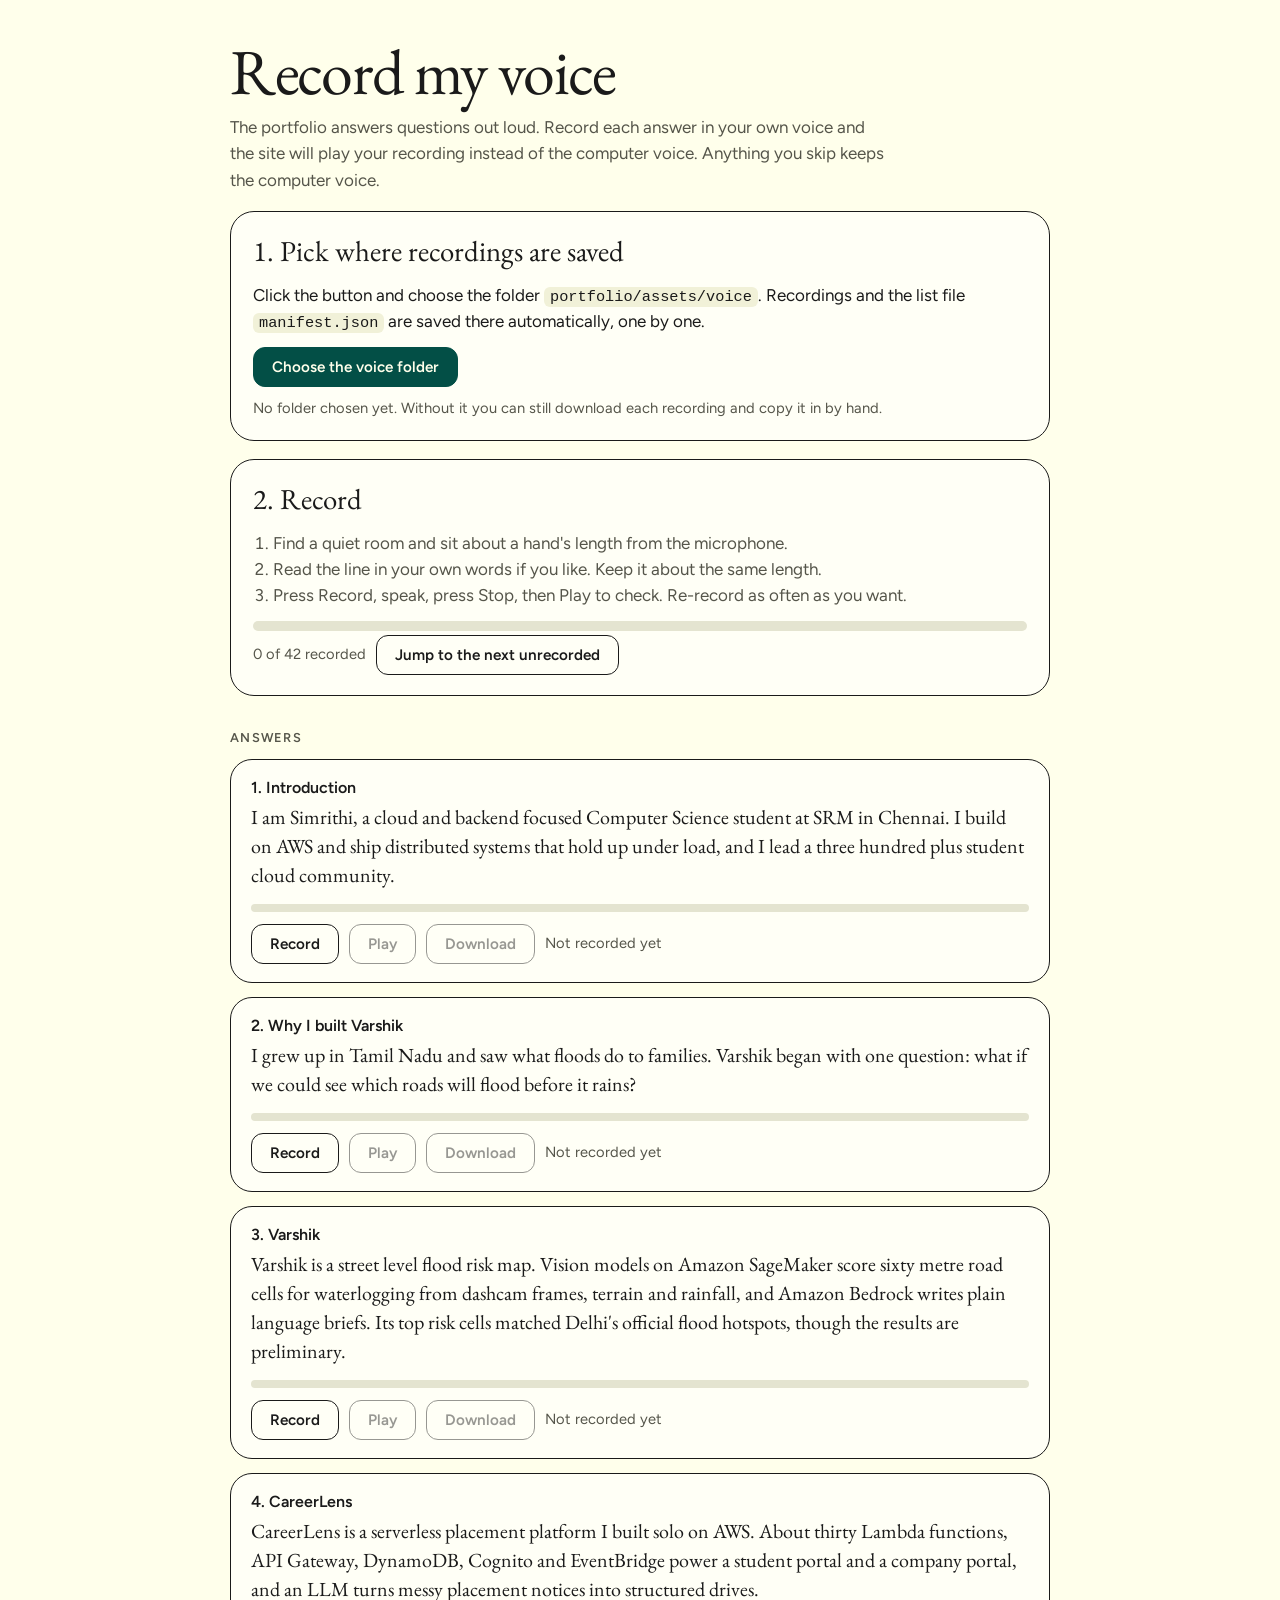
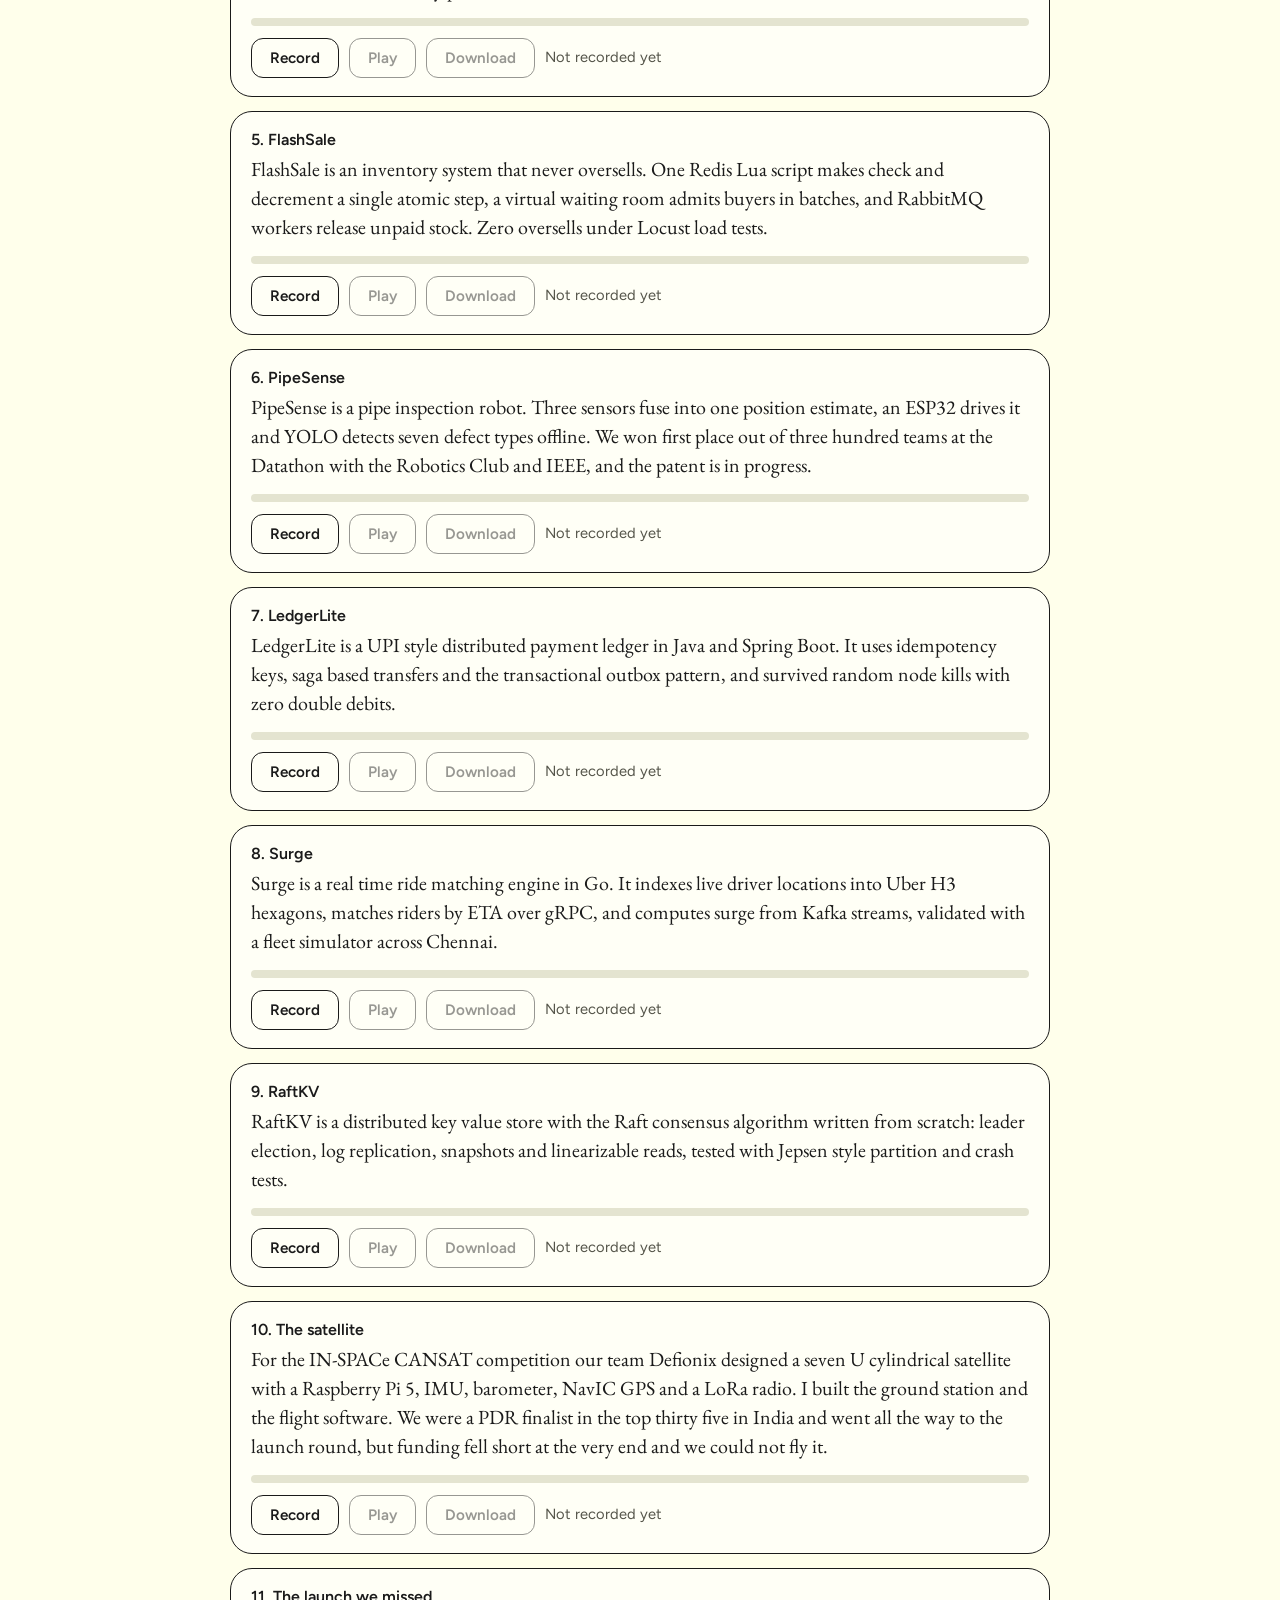
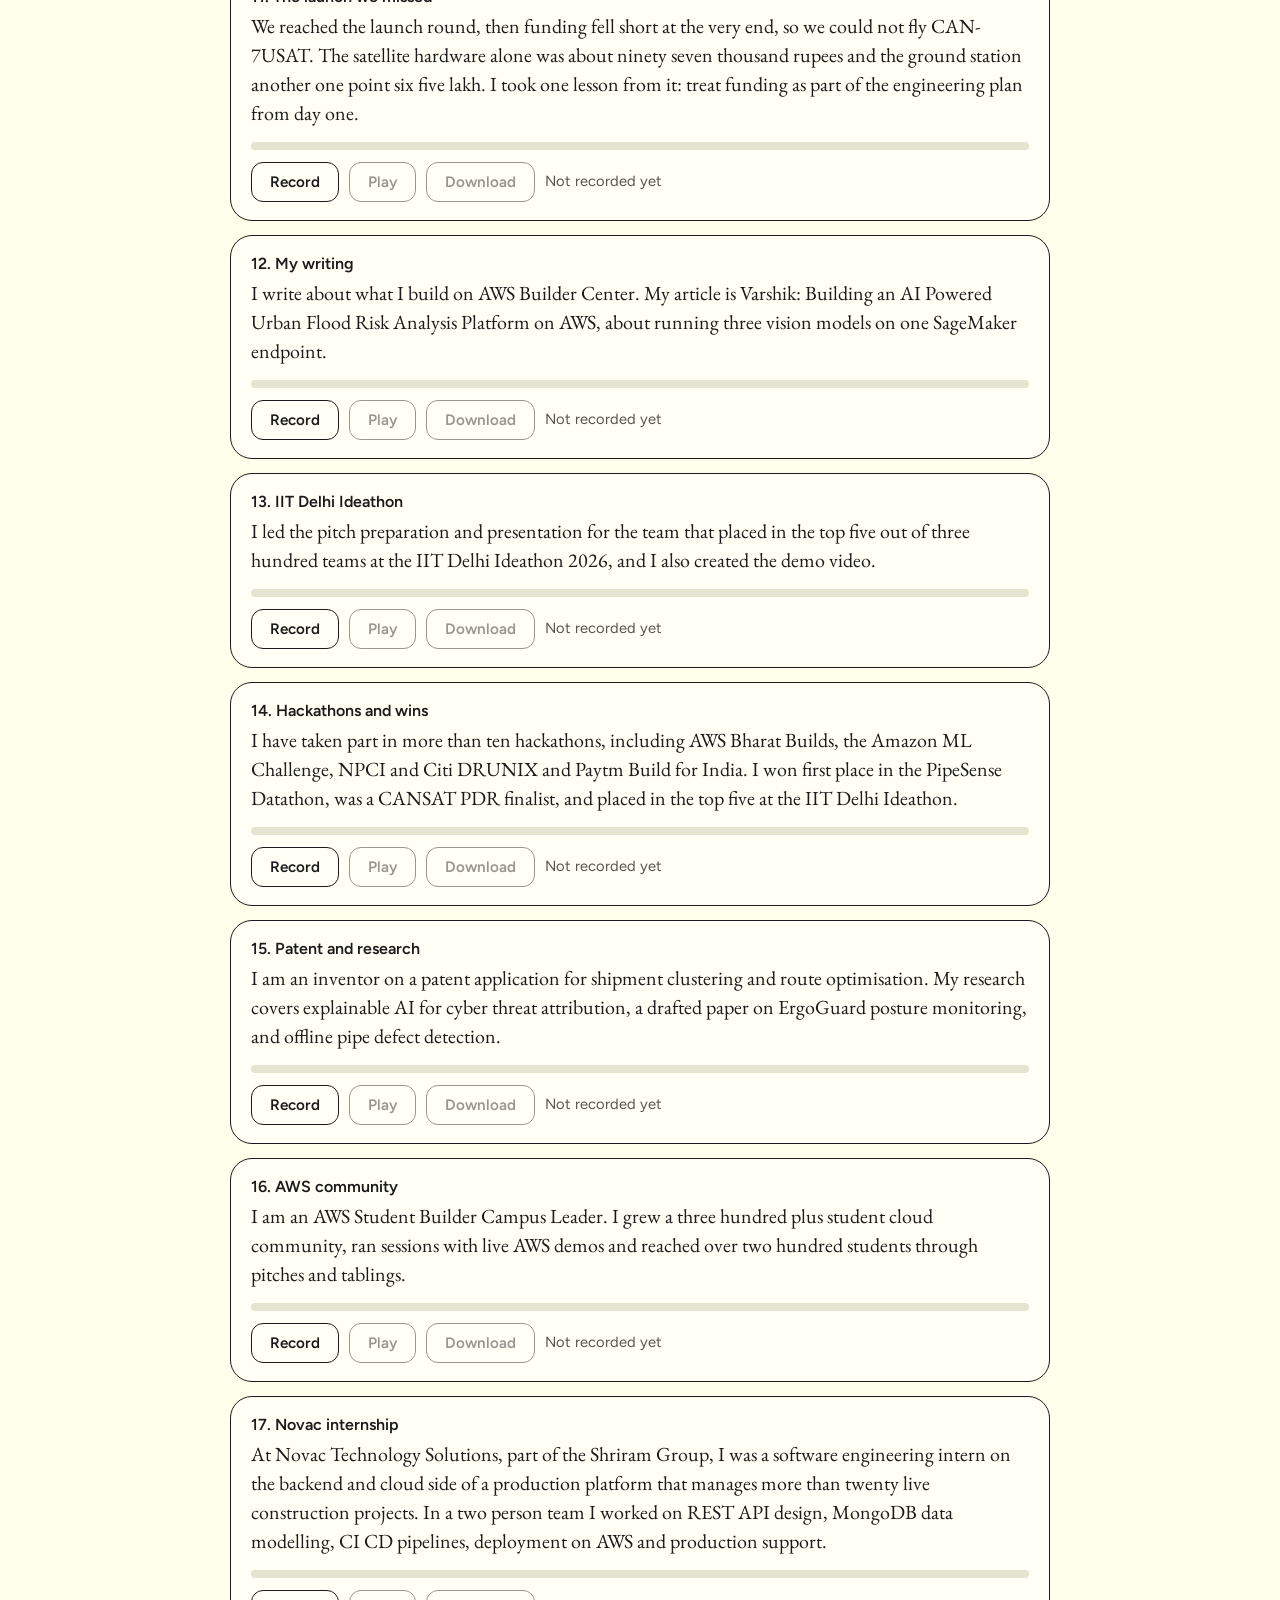
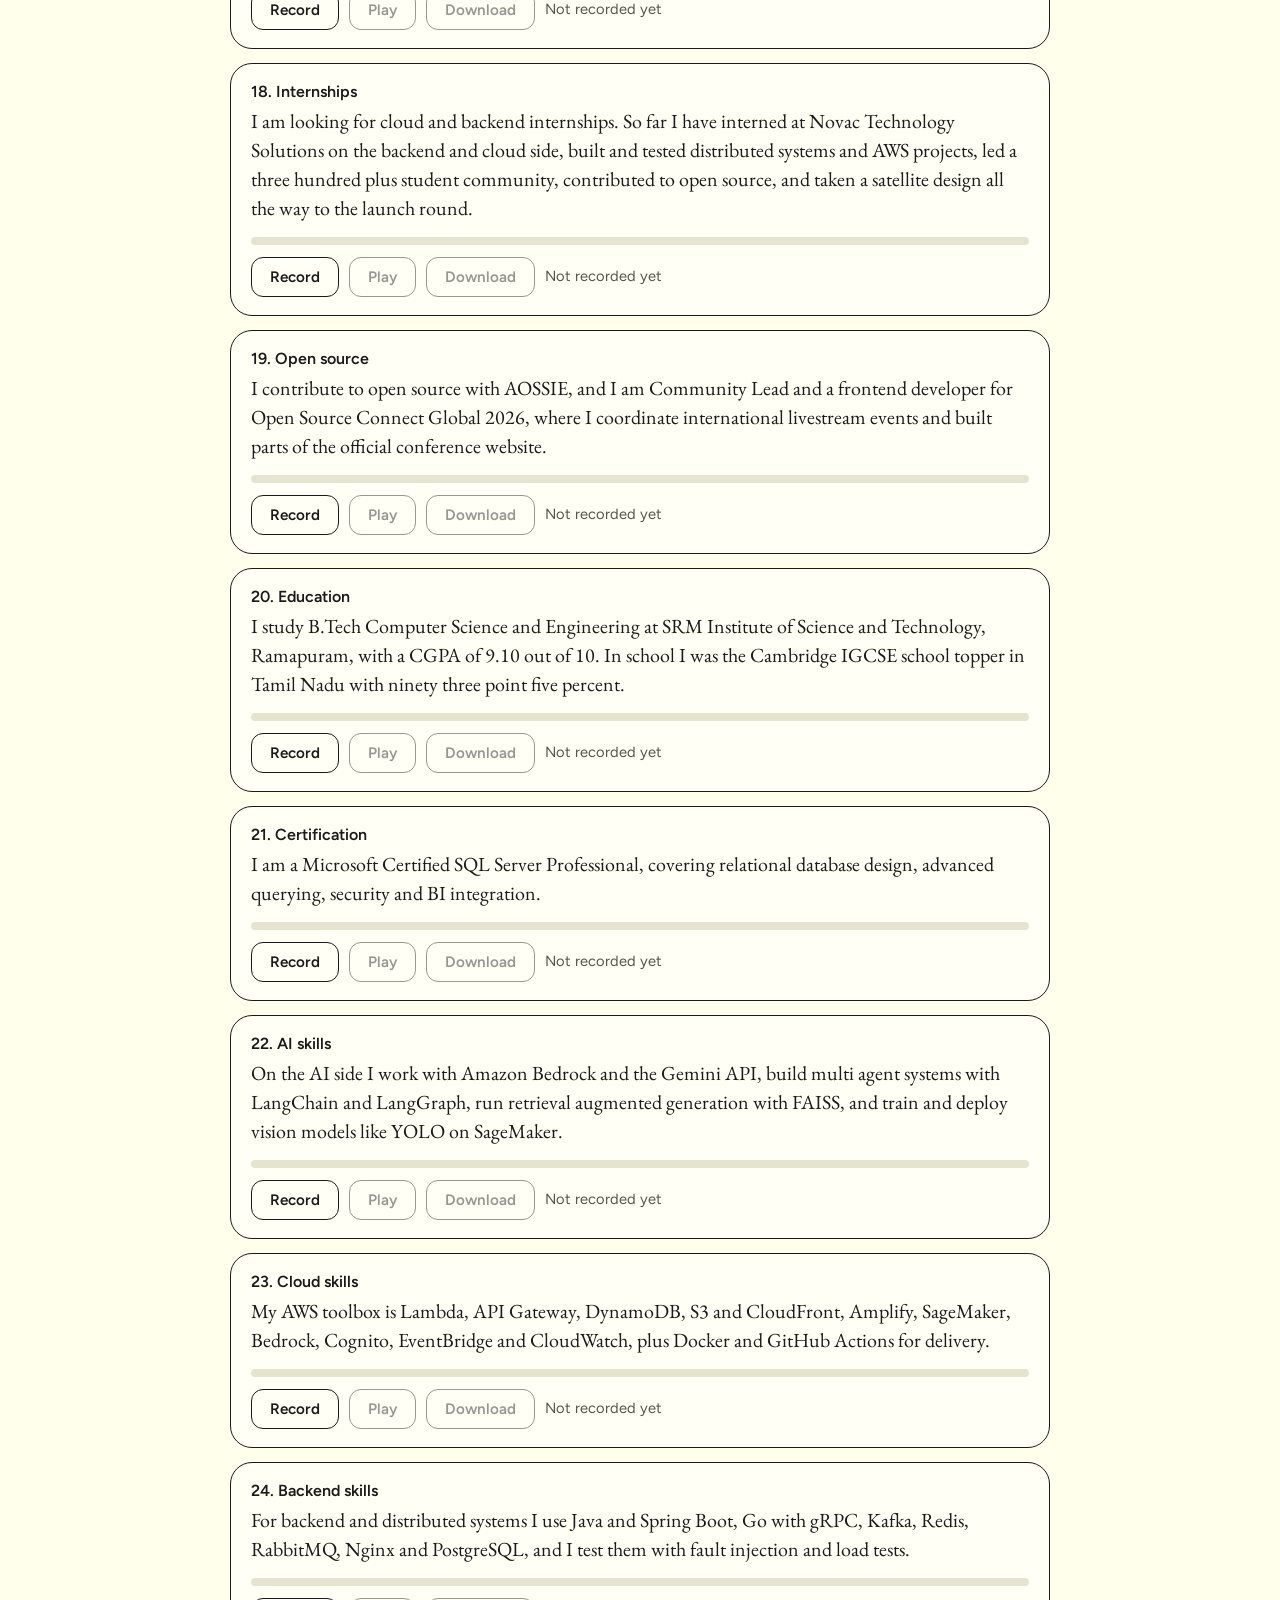
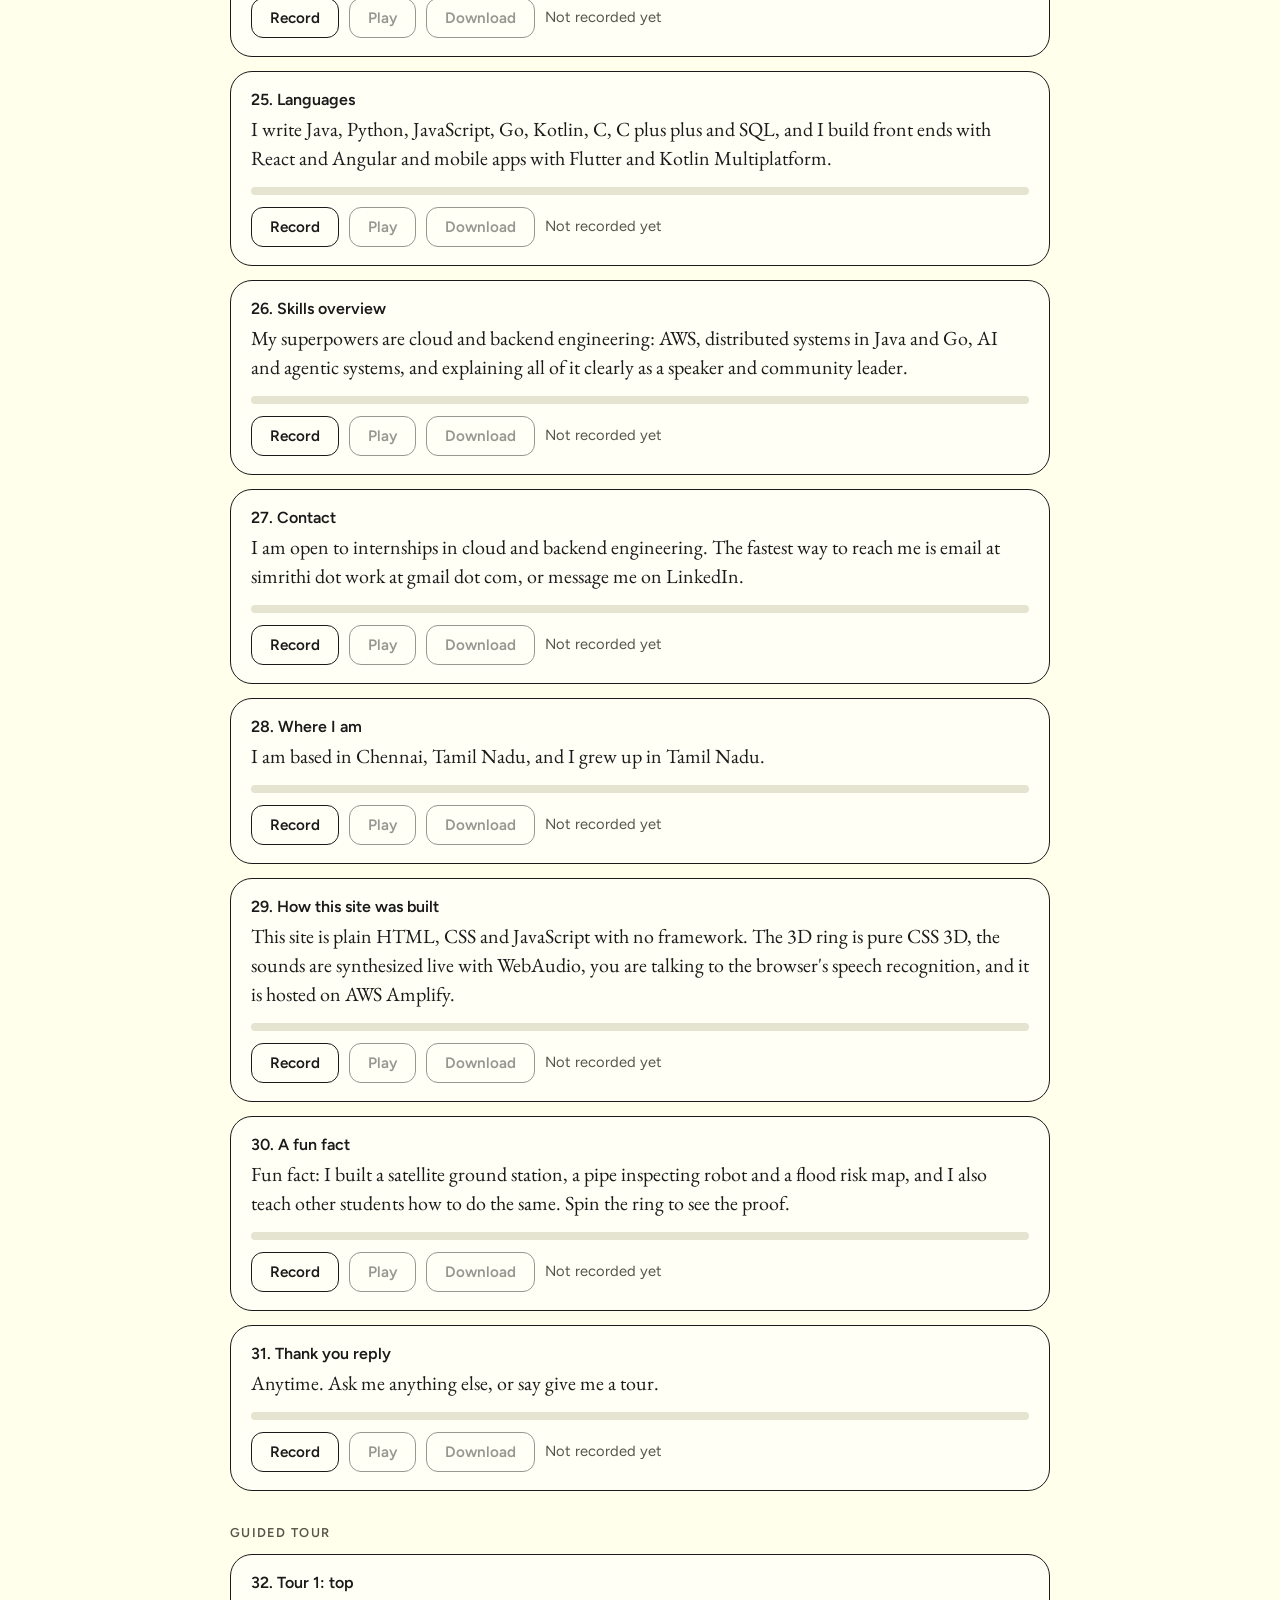
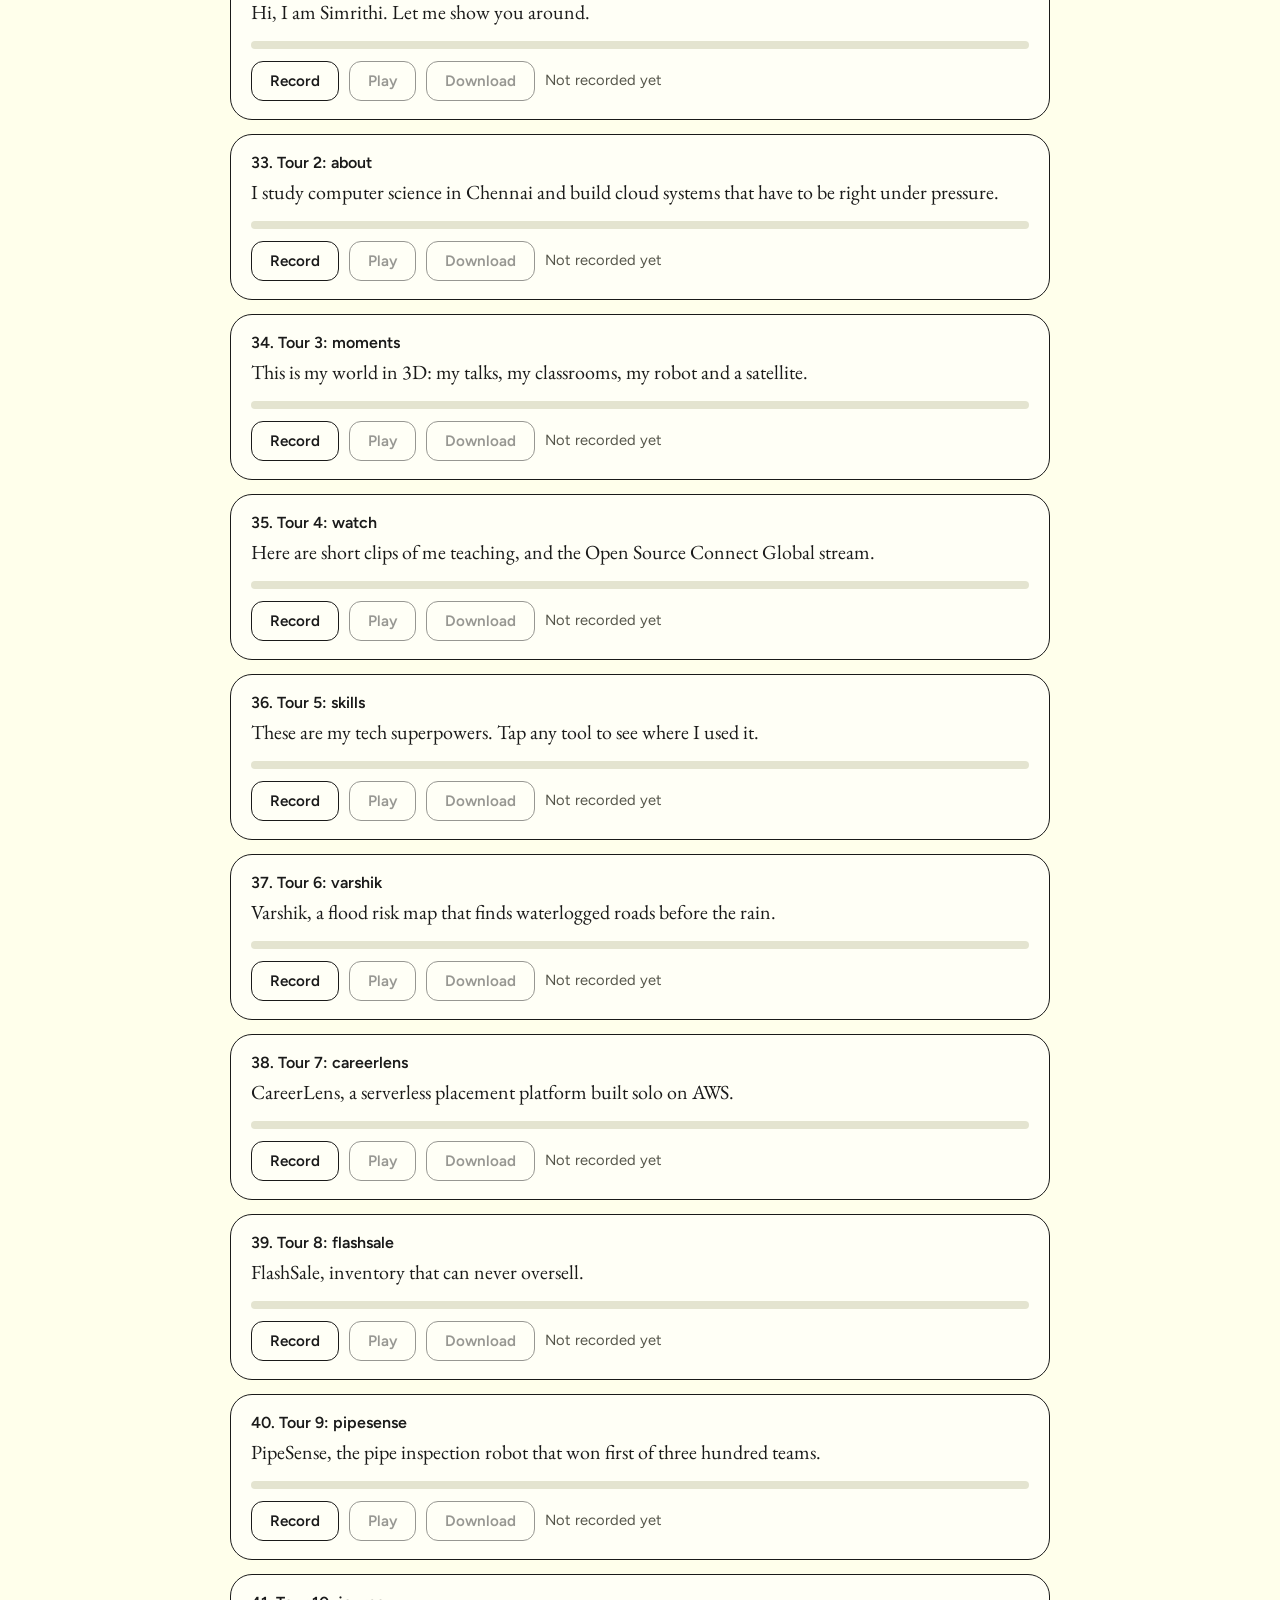
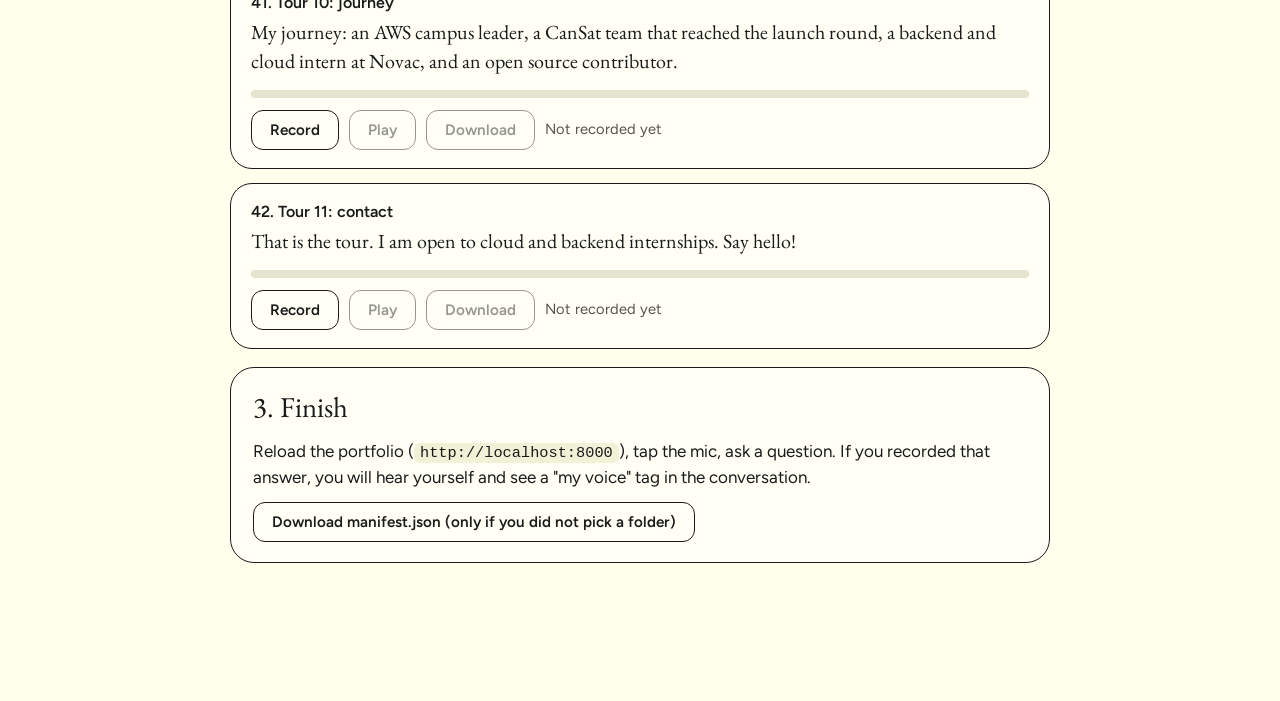
==== record-voice.html @ 5b35127c "Own-voice recordings (recorder page, playback with TTS fallback), final polish: meta, noscript, unus" ====
<!doctype html>
<html lang="en">
<head>
<meta charset="utf-8">
<meta name="viewport" content="width=device-width, initial-scale=1">
<meta name="robots" content="noindex">
<title>Record my voice | Simrithi S</title>
<style>
@font-face { font-family: "Figtree"; src: url("assets/fonts/figtree.woff2") format("woff2"); font-weight: 300 900; font-display: swap; }
@font-face { font-family: "EB Garamond"; src: url("assets/fonts/garamond.woff2") format("woff2"); font-weight: 400 800; font-display: swap; }
:root { --bg: #ffffeb; --ink: #1a1a1a; --green: #034f46; --lilac: #f0d7ff; --muted: #55554a; }
* { box-sizing: border-box; }
body { margin: 0; background: var(--bg); color: var(--ink); font: 17px/1.55 "Figtree", system-ui, sans-serif; }
main { max-width: 860px; margin: 0 auto; padding: 40px 20px 120px; }
h1 { font: 400 clamp(2.4rem, 7vw, 4rem)/1 "EB Garamond", Georgia, serif; margin: 0 0 10px; letter-spacing: -.02em; }
h2 { font: 400 1.8rem "EB Garamond", Georgia, serif; margin: 40px 0 12px; }
p { margin: 0 0 12px; }
.lede { color: var(--muted); max-width: 60ch; }
.panel { background: #fffff6; border: 1.5px solid var(--ink); border-radius: 24px; padding: 20px 22px; margin: 18px 0; }
ol.tips { margin: 0; padding-left: 20px; color: var(--muted); }
button { font: 600 .95rem "Figtree", sans-serif; padding: 10px 18px; border-radius: 12px; border: 1.5px solid var(--ink); background: transparent; color: var(--ink); cursor: pointer; transition: background .2s; }
button:hover:not(:disabled) { background: var(--lilac); }
button:disabled { opacity: .45; cursor: not-allowed; }
button.primary { background: var(--green); color: #ffffeb; border-color: var(--green); }
button.primary:hover:not(:disabled) { background: #046b5f; }
button.rec { background: #d6336c; color: #fff; border-color: #d6336c; }
.bar { display: flex; flex-wrap: wrap; gap: 10px; align-items: center; }
.status { font-size: .92rem; color: var(--muted); }
.progress { height: 10px; border-radius: 6px; background: #e4e4d0; overflow: hidden; margin: 12px 0 4px; }
.progress i { display: block; height: 100%; width: 0; background: var(--green); transition: width .4s; }
.card { background: #fffff6; border: 1.5px solid var(--ink); border-radius: 22px; padding: 18px 20px; margin: 14px 0; transition: border-color .2s, box-shadow .2s; }
.card.active { border-color: var(--green); box-shadow: 0 0 0 4px rgba(3, 79, 70, .15); }
.card.done { border-left: 8px solid var(--green); }
.card h3 { margin: 0 0 6px; font: 600 1rem "Figtree", sans-serif; display: flex; gap: 10px; align-items: center; }
.card h3 .tick { color: var(--green); font-weight: 700; }
.script { font: 400 1.25rem/1.45 "EB Garamond", Georgia, serif; margin: 0 0 14px; }
.meter { height: 8px; border-radius: 5px; background: #e4e4d0; overflow: hidden; margin: 0 0 12px; }
.meter i { display: block; height: 100%; width: 0; background: #d6336c; transition: width .06s linear; }
.group-title { font: 600 .8rem "Figtree", sans-serif; text-transform: uppercase; letter-spacing: .1em; color: var(--muted); margin: 34px 0 0; }
code { font: 500 .9em ui-monospace, Consolas, monospace; background: #f1f1d8; padding: 1px 6px; border-radius: 6px; }
.warn { color: #9a3412; }
</style>
</head>
<body>
<main>
  <h1>Record my voice</h1>
  <p class="lede">The portfolio answers questions out loud. Record each answer in your own voice and the site will play your recording instead of the computer voice. Anything you skip keeps the computer voice.</p>

  <section class="panel" aria-labelledby="s1">
    <h2 id="s1" style="margin-top:0">1. Pick where recordings are saved</h2>
    <p>Click the button and choose the folder <code>portfolio/assets/voice</code>. Recordings and the list file <code>manifest.json</code> are saved there automatically, one by one.</p>
    <div class="bar">
      <button class="primary" id="pick" type="button">Choose the voice folder</button>
      <span class="status" id="folderStatus">No folder chosen yet. Without it you can still download each recording and copy it in by hand.</span>
    </div>
    <p class="status warn" id="support" hidden>This browser cannot save to a folder. Use Chrome or Edge, or download each recording.</p>
  </section>

  <section class="panel" aria-labelledby="s2">
    <h2 id="s2" style="margin-top:0">2. Record</h2>
    <ol class="tips">
      <li>Find a quiet room and sit about a hand's length from the microphone.</li>
      <li>Read the line in your own words if you like. Keep it about the same length.</li>
      <li>Press Record, speak, press Stop, then Play to check. Re-record as often as you want.</li>
    </ol>
    <div class="progress" aria-hidden="true"><i id="bar"></i></div>
    <div class="bar"><span class="status" id="count">0 of 0 recorded</span><button id="next" type="button">Jump to the next unrecorded</button></div>
  </section>

  <div id="list" aria-live="polite"></div>

  <section class="panel" aria-labelledby="s3">
    <h2 id="s3" style="margin-top:0">3. Finish</h2>
    <p>Reload the portfolio (<code>http://localhost:8000</code>), tap the mic, ask a question. If you recorded that answer, you will hear yourself and see a "my voice" tag in the conversation.</p>
    <div class="bar"><button id="dlManifest" type="button">Download manifest.json (only if you did not pick a folder)</button></div>
  </section>
</main>

<script>
(function () {
  'use strict';
  var listEl = document.getElementById('list'), countEl = document.getElementById('count'), barEl = document.getElementById('bar');
  var folderStatus = document.getElementById('folderStatus'), pickBtn = document.getElementById('pick');
  var dir = null, scripts = [], manifest = {}, blobs = {}, current = null, mediaRec = null, stream = null, chunks = [], meterRaf = 0, actx = null;
  var canPick = 'showDirectoryPicker' in window;
  if (!canPick) { document.getElementById('support').hidden = false; pickBtn.disabled = true; }

  function pickMime() {
    var opts = ['audio/webm;codecs=opus', 'audio/webm', 'audio/ogg;codecs=opus', 'audio/mp4'];
    for (var i = 0; i < opts.length; i++) if (window.MediaRecorder && MediaRecorder.isTypeSupported(opts[i])) return opts[i];
    return '';
  }
  function extFor(mime) { return /ogg/.test(mime) ? 'ogg' : /mp4/.test(mime) ? 'm4a' : 'webm'; }
  function recorded() { return scripts.filter(function (s) { return manifest[s.id]; }).length; }
  function refresh() {
    var n = recorded(); countEl.textContent = n + ' of ' + scripts.length + ' recorded';
    barEl.style.width = (scripts.length ? n / scripts.length * 100 : 0) + '%';
  }
  function el(tag, cls, text) { var n = document.createElement(tag); if (cls) n.className = cls; if (text != null) n.textContent = text; return n; }

  function build() {
    listEl.textContent = '';
    var lastGroup = '';
    scripts.forEach(function (s, idx) {
      if (s.group !== lastGroup) { listEl.appendChild(el('p', 'group-title', s.group)); lastGroup = s.group; }
      var card = el('article', 'card'); card.id = 'c-' + s.id;
      var h = el('h3'); h.appendChild(el('span', null, (idx + 1) + '. ' + s.label)); var tick = el('span', 'tick', ''); h.appendChild(tick); card.appendChild(h);
      card.appendChild(el('p', 'script', s.text));
      var meter = el('div', 'meter'); meter.appendChild(el('i')); card.appendChild(meter);
      var bar = el('div', 'bar');
      var rec = el('button', null, 'Record'); rec.type = 'button';
      var play = el('button', null, 'Play'); play.type = 'button'; play.disabled = true;
      var dl = el('button', null, 'Download'); dl.type = 'button'; dl.disabled = true;
      var st = el('span', 'status', manifest[s.id] ? 'Saved as ' + manifest[s.id] : 'Not recorded yet');
      bar.appendChild(rec); bar.appendChild(play); bar.appendChild(dl); bar.appendChild(st); card.appendChild(bar);
      listEl.appendChild(card);
      s.ui = { card: card, rec: rec, play: play, dl: dl, st: st, meter: meter.firstChild, tick: tick };
      if (manifest[s.id]) { card.classList.add('done'); tick.textContent = 'recorded'; play.disabled = false; }
      rec.addEventListener('click', function () { toggle(s); });
      play.addEventListener('click', function () { playIt(s); });
      dl.addEventListener('click', function () { download(s); });
    });
    refresh();
  }

  async function toggle(s) {
    if (current && current !== s) await stop();
    if (current === s) { await stop(); return; }
    try { stream = await navigator.mediaDevices.getUserMedia({ audio: { echoCancellation: false, noiseSuppression: true, channelCount: 1 } }); }
    catch (e) { s.ui.st.textContent = 'Microphone blocked. Allow it in the address bar and try again.'; return; }
    var mime = pickMime(); chunks = [];
    mediaRec = new MediaRecorder(stream, mime ? { mimeType: mime } : undefined);
    mediaRec.ondataavailable = function (e) { if (e.data && e.data.size) chunks.push(e.data); };
    mediaRec.onstop = async function () {
      var type = mediaRec.mimeType || mime || 'audio/webm';
      var blob = new Blob(chunks, { type: type }); blobs[s.id] = { blob: blob, ext: extFor(type) };
      s.ui.play.disabled = false; s.ui.dl.disabled = false; s.ui.st.textContent = 'Recorded ' + (blob.size / 1024).toFixed(0) + ' KB. Saving…';
      await save(s);
    };
    current = s; mediaRec.start(); s.ui.rec.textContent = 'Stop'; s.ui.rec.classList.add('rec'); s.ui.card.classList.add('active'); s.ui.st.textContent = 'Recording… speak now';
    actx = new (window.AudioContext || window.webkitAudioContext)(); var src = actx.createMediaStreamSource(stream), an = actx.createAnalyser(); an.fftSize = 256; src.connect(an);
    var data = new Uint8Array(an.frequencyBinCount);
    (function loop() { an.getByteTimeDomainData(data); var peak = 0; for (var i = 0; i < data.length; i++) peak = Math.max(peak, Math.abs(data[i] - 128)); s.ui.meter.style.width = Math.min(peak / 90 * 100, 100) + '%'; meterRaf = requestAnimationFrame(loop); })();
  }
  function stop() {
    return new Promise(function (resolve) {
      if (!mediaRec) return resolve();
      var s = current; var prevStop = mediaRec.onstop;
      mediaRec.onstop = async function (e) { await prevStop(e); resolve(); };
      cancelAnimationFrame(meterRaf); if (s) { s.ui.meter.style.width = '0'; s.ui.rec.textContent = 'Re-record'; s.ui.rec.classList.remove('rec'); s.ui.card.classList.remove('active'); }
      try { mediaRec.stop(); } catch (e) { resolve(); }
      if (stream) stream.getTracks().forEach(function (t) { t.stop(); }); stream = null; if (actx) { try { actx.close(); } catch (e) {} actx = null; }
      current = null; mediaRec = null;
    });
  }
  function playIt(s) {
    var b = blobs[s.id];
    var a = new Audio(b ? URL.createObjectURL(b.blob) : 'assets/voice/' + manifest[s.id]); a.play();
  }
  function download(s) {
    var b = blobs[s.id]; if (!b) return;
    var a = document.createElement('a'); a.href = URL.createObjectURL(b.blob); a.download = s.id + '.' + b.ext; a.click();
    manifest[s.id] = s.id + '.' + b.ext; refresh(); s.ui.card.classList.add('done'); s.ui.tick.textContent = 'recorded';
  }
  async function save(s) {
    var b = blobs[s.id], name = s.id + '.' + b.ext;
    if (!dir) { s.ui.st.textContent = 'Recorded. Click Download (no folder chosen), then copy the file into assets/voice.'; return; }
    try {
      var fh = await dir.getFileHandle(name, { create: true }); var w = await fh.createWritable(); await w.write(b.blob); await w.close();
      manifest[s.id] = name;
      var mh = await dir.getFileHandle('manifest.json', { create: true }); var mw = await mh.createWritable(); await mw.write(JSON.stringify(manifest, null, 1) + '\n'); await mw.close();
      s.ui.st.textContent = 'Saved as ' + name; s.ui.card.classList.add('done'); s.ui.tick.textContent = 'recorded'; refresh();
    } catch (e) { s.ui.st.textContent = 'Could not save to the folder: ' + e.message; }
  }
  pickBtn.addEventListener('click', async function () {
    try {
      dir = await window.showDirectoryPicker({ mode: 'readwrite' });
      folderStatus.textContent = 'Saving into: ' + dir.name;
      try { var mh = await dir.getFileHandle('manifest.json'); var txt = await (await mh.getFile()).text(); manifest = Object.assign(manifest, JSON.parse(txt || '{}')); } catch (e) {}
      build();
    } catch (e) { folderStatus.textContent = 'No folder chosen.'; }
  });
  document.getElementById('next').addEventListener('click', function () {
    var t = scripts.filter(function (s) { return !manifest[s.id]; })[0];
    if (t) { t.ui.card.scrollIntoView({ behavior: 'smooth', block: 'center' }); t.ui.rec.focus(); }
  });
  document.getElementById('dlManifest').addEventListener('click', function () {
    var a = document.createElement('a'); a.href = URL.createObjectURL(new Blob([JSON.stringify(manifest, null, 1) + '\n'], { type: 'application/json' })); a.download = 'manifest.json'; a.click();
  });
  Promise.all([fetch('assets/voice/scripts.json').then(function (r) { return r.json(); }), fetch('assets/voice/manifest.json', { cache: 'no-cache' }).then(function (r) { return r.ok ? r.json() : {}; }).catch(function () { return {}; })]).then(function (r) {
    scripts = r[0]; manifest = r[1] || {}; build();
  }).catch(function () { listEl.textContent = 'Could not load the scripts. Open this page through the local server: http://localhost:8000/record-voice.html'; });
})();
</script>
</body>
</html>
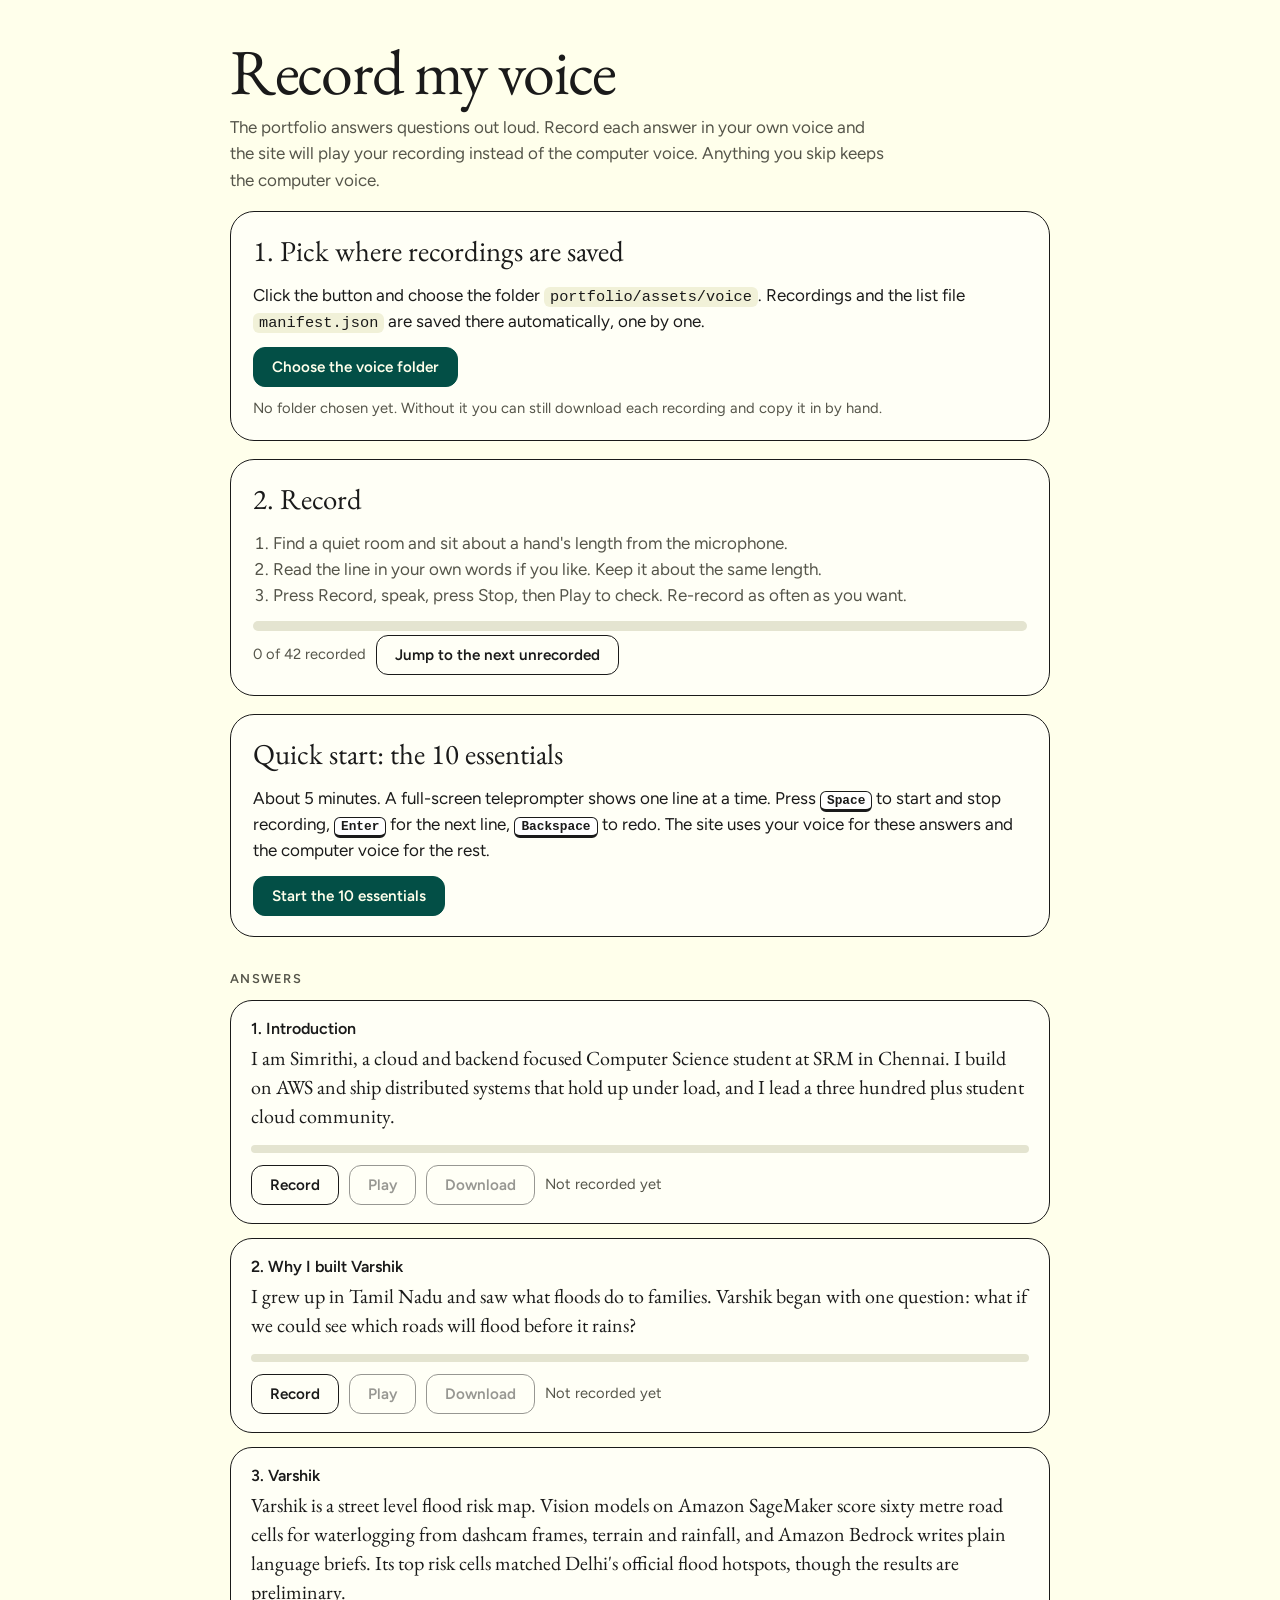
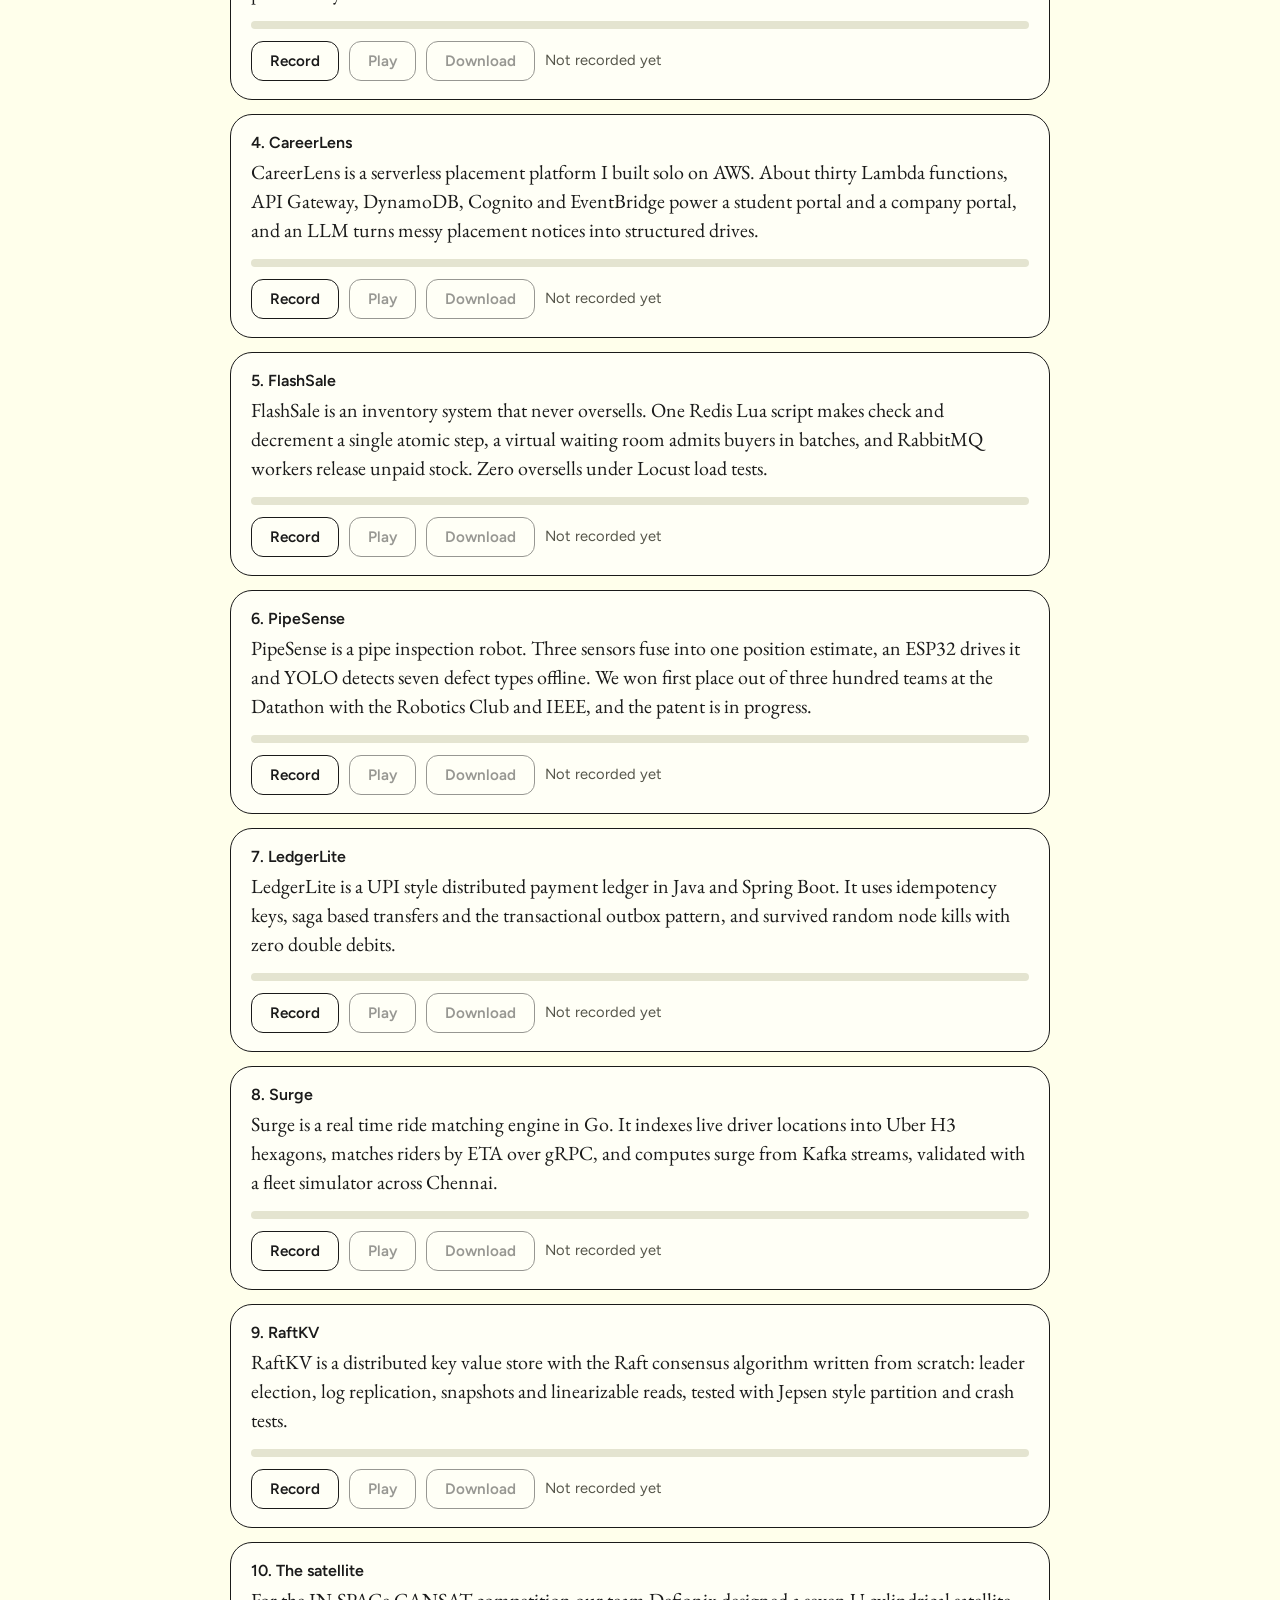
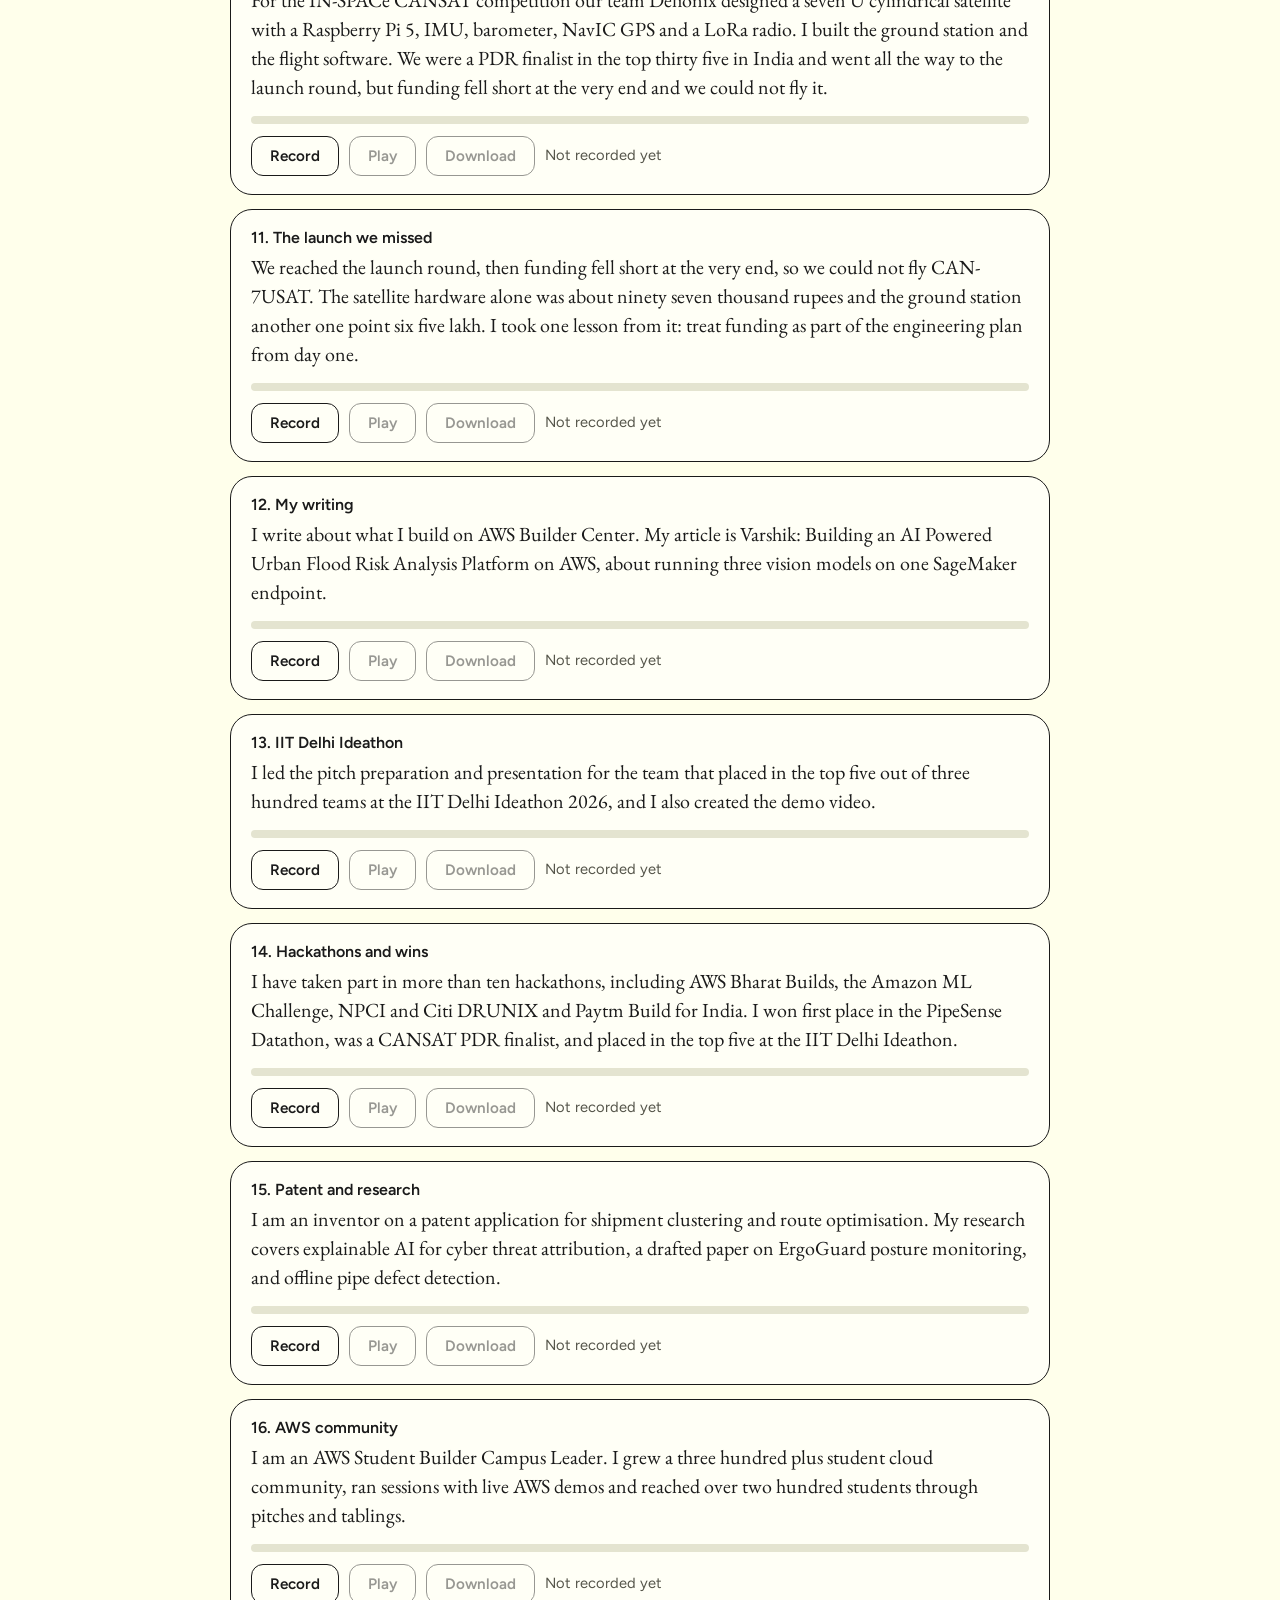
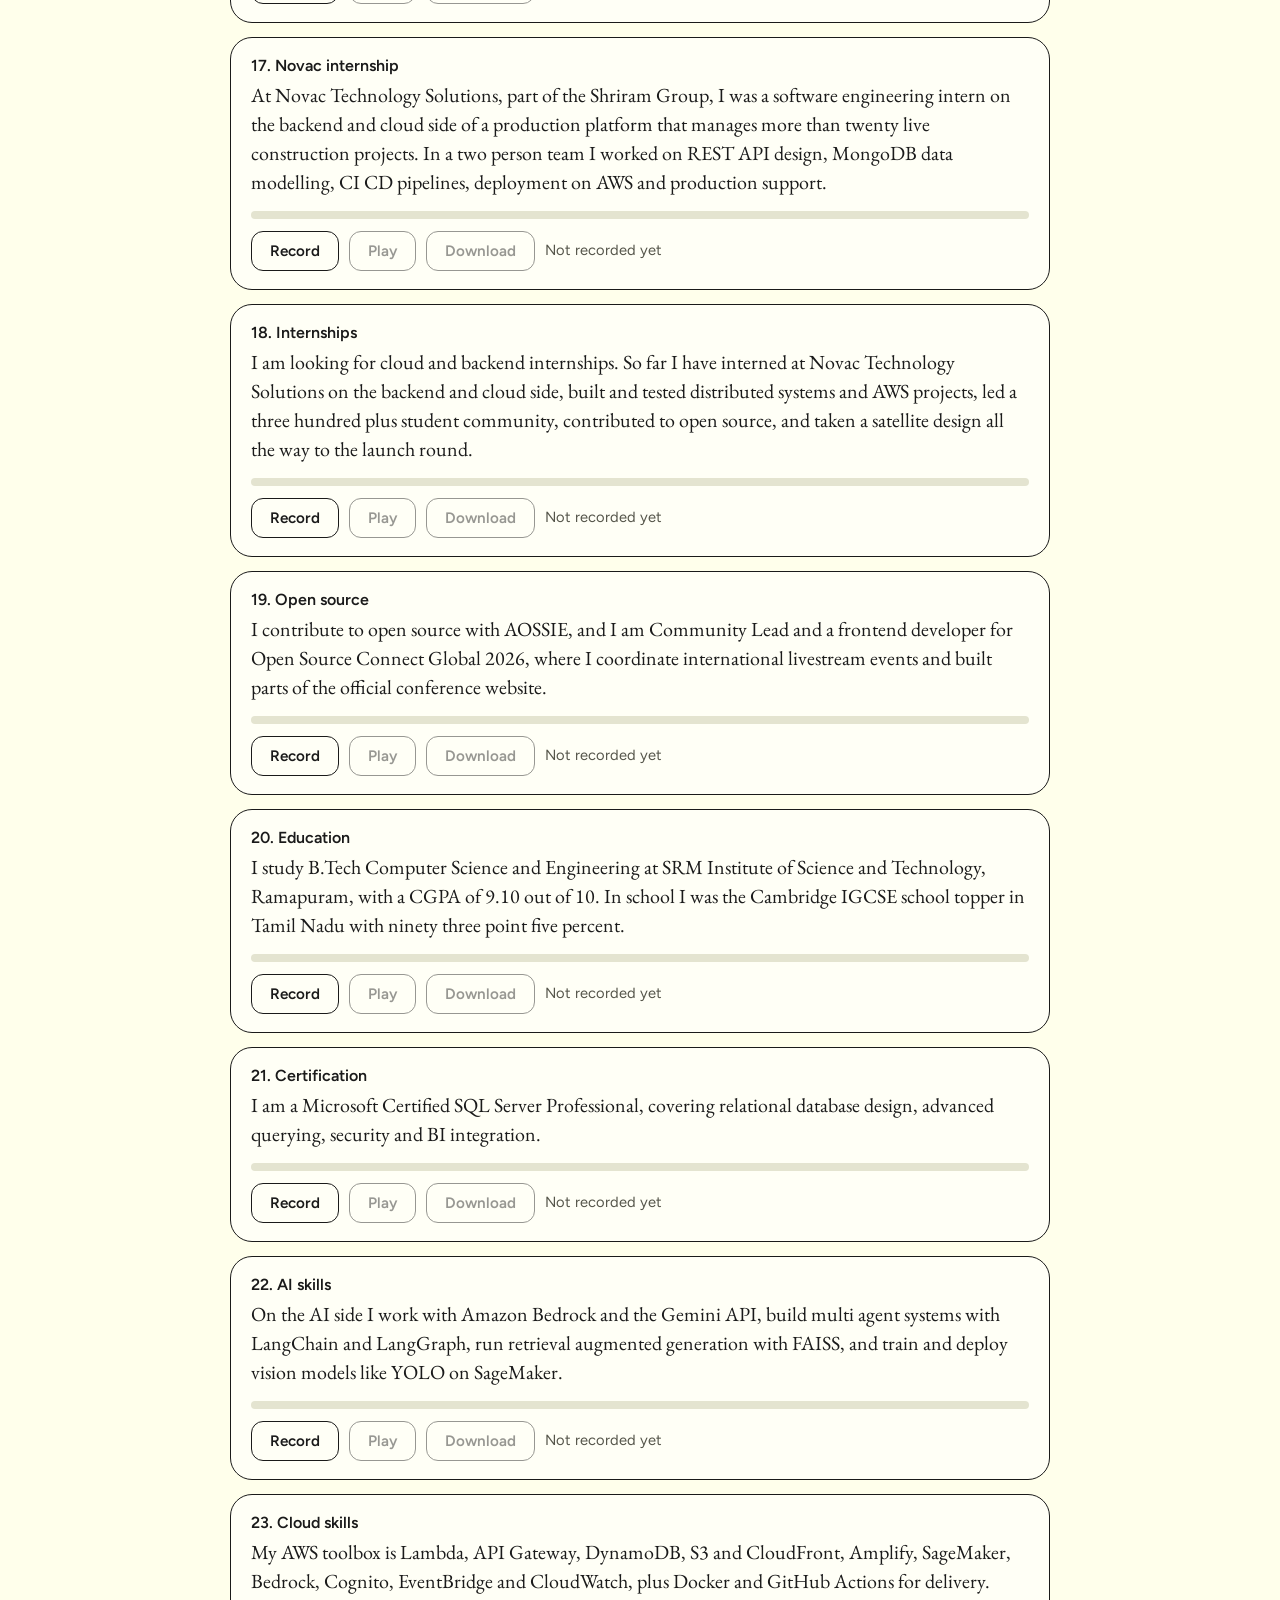
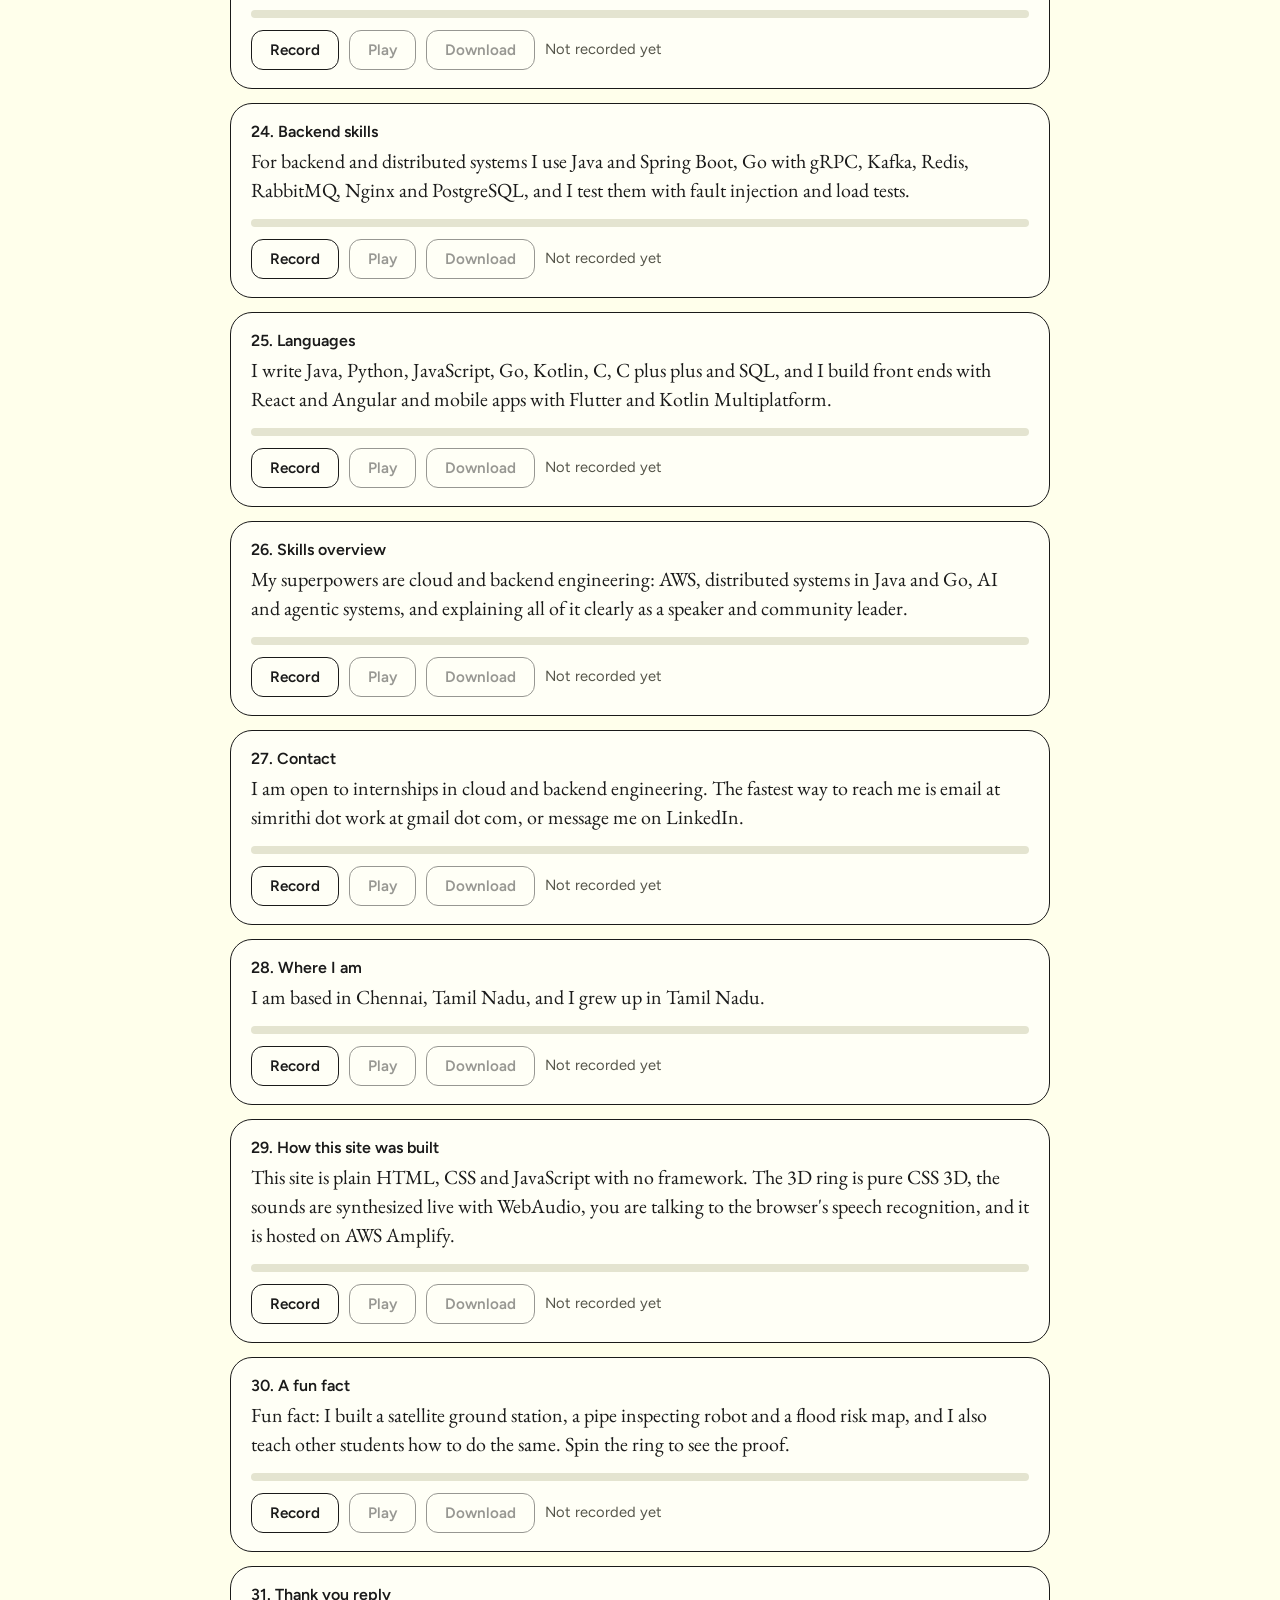
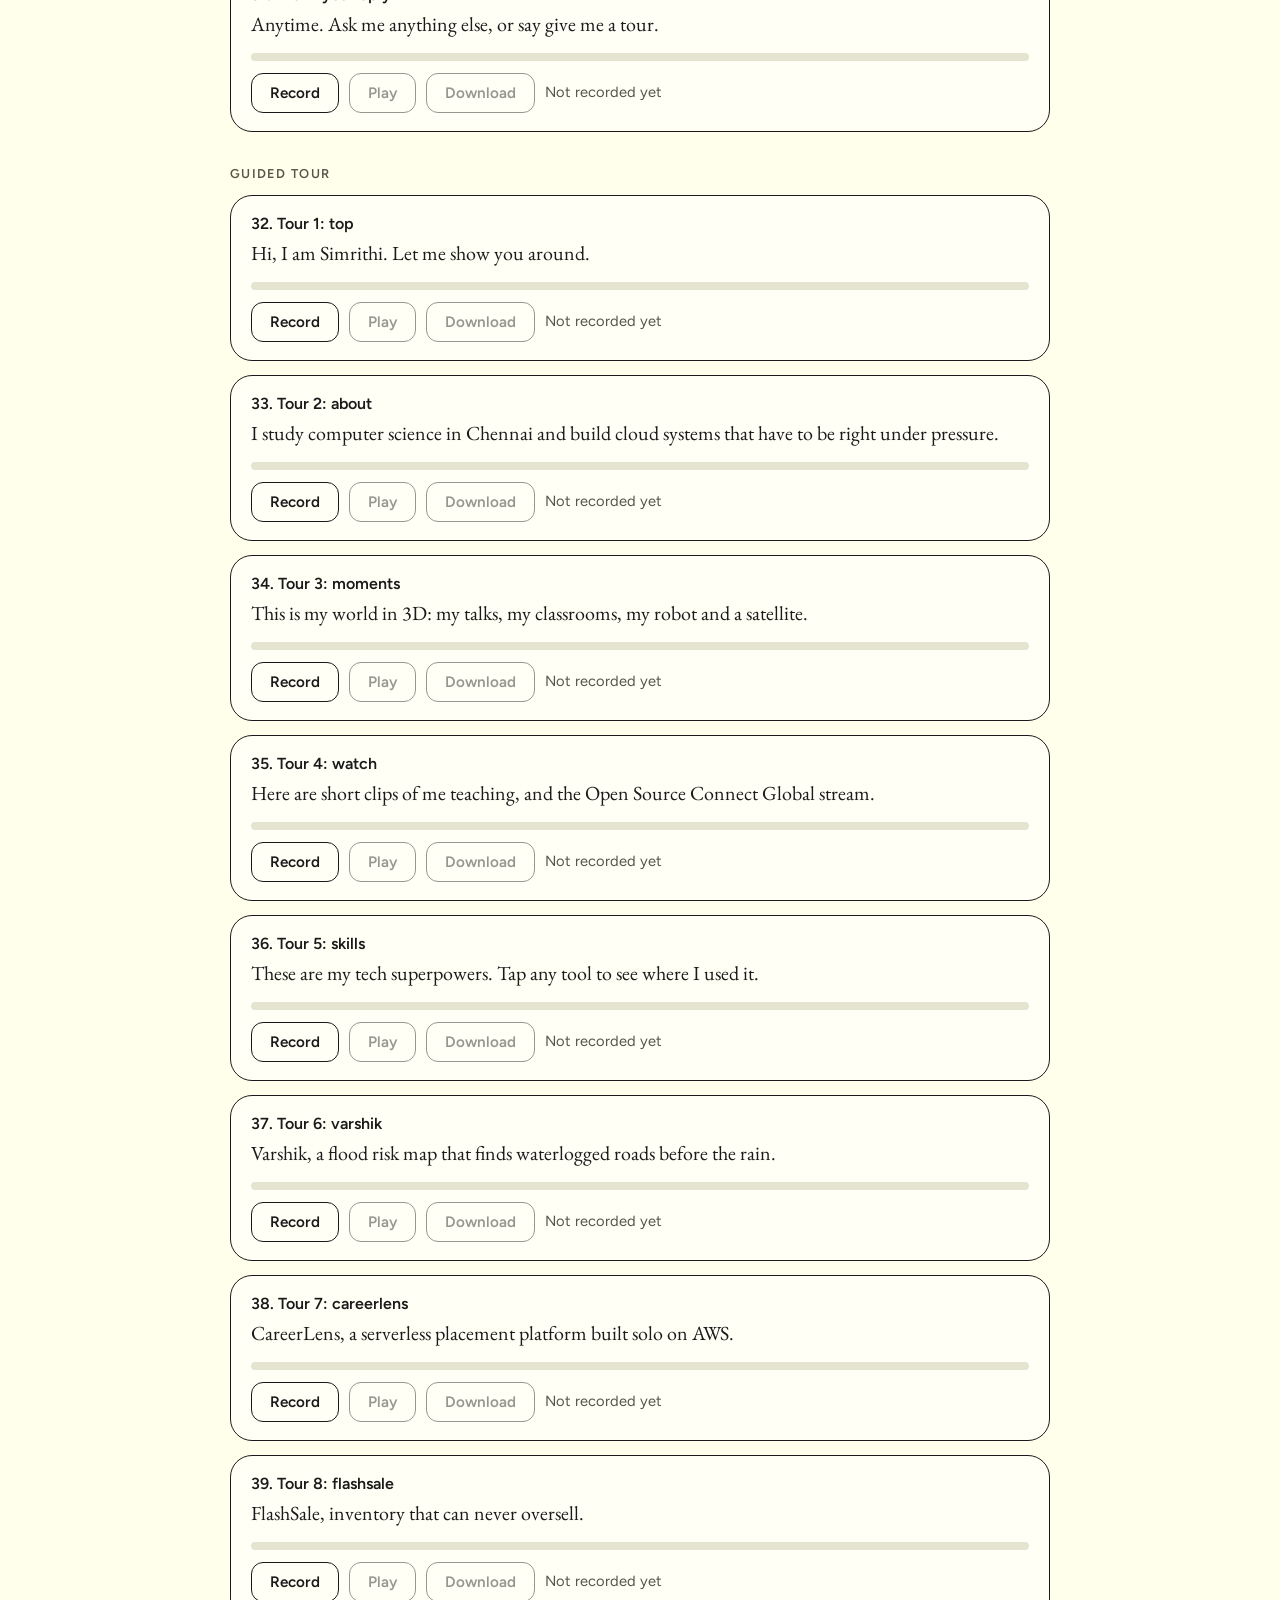
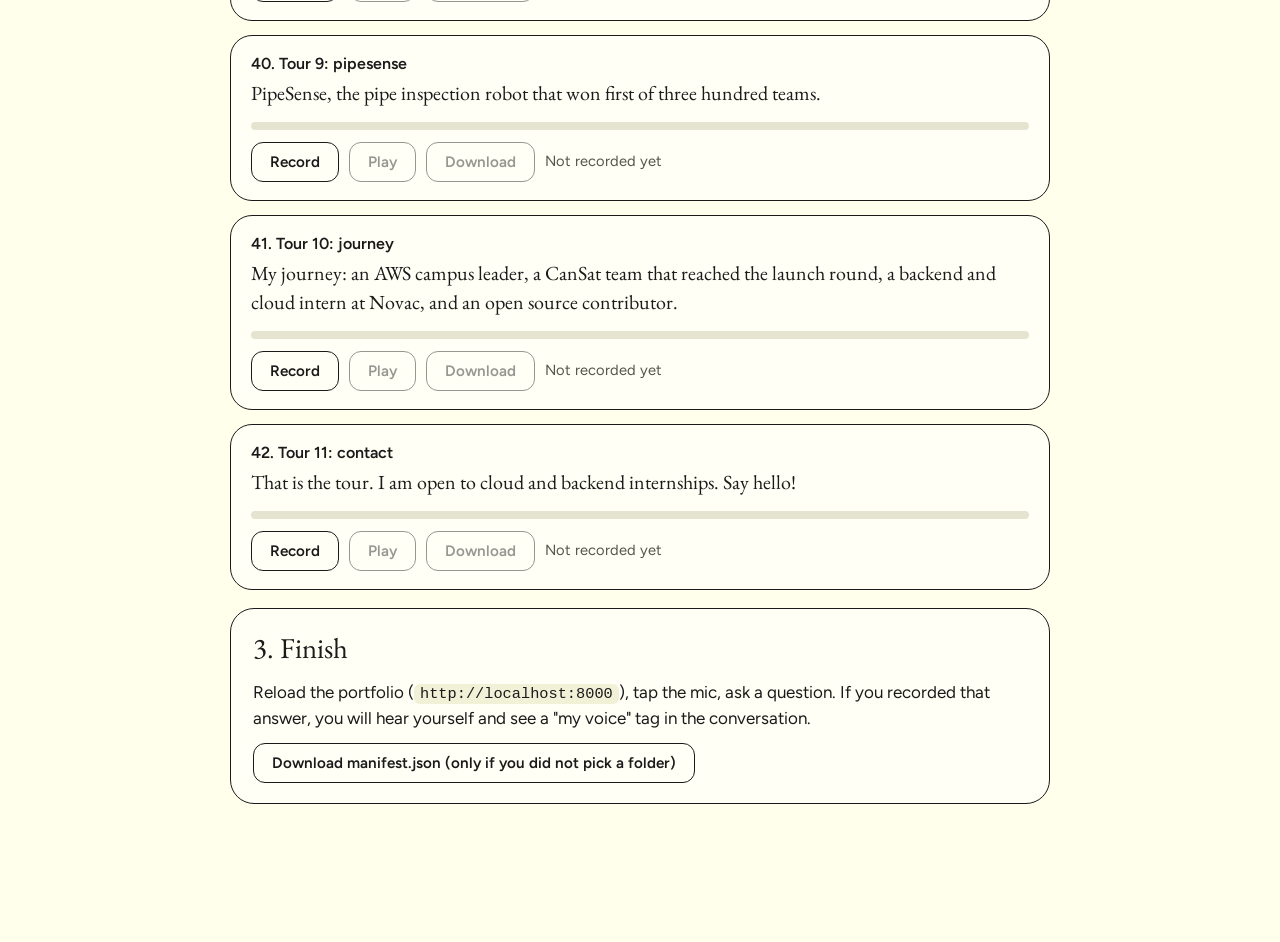
==== commit 4dbcc1b4: "Teleprompter quick-start for recording my own voice, manifest helper for audio made elsewhere Co-Aut" ====
--- a/record-voice.html
+++ b/record-voice.html
@@ -39,6 +39,19 @@
 .group-title { font: 600 .8rem "Figtree", sans-serif; text-transform: uppercase; letter-spacing: .1em; color: var(--muted); margin: 34px 0 0; }
 code { font: 500 .9em ui-monospace, Consolas, monospace; background: #f1f1d8; padding: 1px 6px; border-radius: 6px; }
 .warn { color: #9a3412; }
+
+kbd { font: 600 .8rem ui-monospace, Consolas, monospace; background: #fff; border: 1.5px solid var(--ink); border-bottom-width: 3px; border-radius: 6px; padding: 1px 6px; }
+#guided { position: fixed; inset: 0; z-index: 50; background: var(--bg); display: none; flex-direction: column; align-items: center; justify-content: center; padding: 28px 22px; text-align: center; }
+#guided.on { display: flex; }
+#guided .g-prog { font-weight: 600; color: var(--muted); margin-bottom: 8px; }
+#guided .g-label { font: 600 .85rem "Figtree", sans-serif; text-transform: uppercase; letter-spacing: .1em; color: var(--green); margin-bottom: 18px; }
+#guided .g-text { font: 400 clamp(1.7rem, 4vw, 2.6rem)/1.35 "EB Garamond", Georgia, serif; max-width: 22em; margin: 0 0 30px; }
+#guided .g-btns { display: flex; gap: 12px; flex-wrap: wrap; justify-content: center; }
+#guided button.big { font-size: 1.15rem; padding: 16px 34px; border-radius: 16px; }
+#guided .g-state { margin-top: 20px; min-height: 1.6em; color: var(--muted); }
+#guided .g-state.live { color: #d6336c; font-weight: 700; }
+#guided .g-close { position: absolute; top: 18px; right: 18px; }
+#guided .g-keys { margin-top: 26px; color: var(--muted); font-size: .92rem; }
 </style>
 </head>
 <body>
@@ -67,6 +80,12 @@
     <div class="bar"><span class="status" id="count">0 of 0 recorded</span><button id="next" type="button">Jump to the next unrecorded</button></div>
   </section>
 
+  <section class="panel" id="quick" aria-labelledby="sq">
+    <h2 id="sq" style="margin-top:0">Quick start: the 10 essentials</h2>
+    <p>About 5 minutes. A full-screen teleprompter shows one line at a time. Press <kbd>Space</kbd> to start and stop recording, <kbd>Enter</kbd> for the next line, <kbd>Backspace</kbd> to redo. The site uses your voice for these answers and the computer voice for the rest.</p>
+    <div class="bar"><button class="primary" id="startGuided" type="button">Start the 10 essentials</button><span class="status" id="gNote"></span></div>
+  </section>
+
   <div id="list" aria-live="polite"></div>
 
   <section class="panel" aria-labelledby="s3">
@@ -76,6 +95,15 @@
   </section>
 </main>
 
+<div id="guided" role="dialog" aria-modal="true" aria-label="Recording teleprompter">
+  <button class="g-close" id="gClose" type="button">Close</button>
+  <div class="g-prog" id="gProg"></div>
+  <div class="g-label" id="gLabel"></div>
+  <p class="g-text" id="gText"></p>
+  <div class="g-btns"><button class="big primary" id="gRec" type="button">Record</button><button class="big" id="gNext" type="button">Next line</button></div>
+  <div class="g-state" id="gState" aria-live="polite"></div>
+  <div class="g-keys"><kbd>Space</kbd> record / stop &nbsp; <kbd>Enter</kbd> next &nbsp; <kbd>Backspace</kbd> redo</div>
+</div>
 <script>
 (function () {
   'use strict';
@@ -187,6 +215,44 @@
   document.getElementById('dlManifest').addEventListener('click', function () {
     var a = document.createElement('a'); a.href = URL.createObjectURL(new Blob([JSON.stringify(manifest, null, 1) + '\n'], { type: 'application/json' })); a.download = 'manifest.json'; a.click();
   });
+
+  /* ---------- teleprompter mode ---------- */
+  var G = { list: [], i: 0, on: false };
+  var gEl = { box: document.getElementById('guided'), prog: document.getElementById('gProg'), label: document.getElementById('gLabel'), text: document.getElementById('gText'), rec: document.getElementById('gRec'), next: document.getElementById('gNext'), state: document.getElementById('gState') };
+  function gRender() {
+    var s = G.list[G.i];
+    if (!s) { gEl.prog.textContent = 'All done'; gEl.label.textContent = ''; gEl.text.textContent = 'Those are your essentials. Reload the portfolio and ask it a question.'; gEl.rec.hidden = true; gEl.next.textContent = 'Close'; gEl.state.textContent = ''; return; }
+    gEl.rec.hidden = false; gEl.next.textContent = G.i === G.list.length - 1 ? 'Finish' : 'Next line';
+    gEl.prog.textContent = 'Line ' + (G.i + 1) + ' of ' + G.list.length;
+    gEl.label.textContent = s.label; gEl.text.textContent = s.text;
+    gEl.rec.textContent = manifest[s.id] || blobs[s.id] ? 'Re-record' : 'Record';
+    gEl.state.className = 'g-state'; gEl.state.textContent = manifest[s.id] ? 'Already recorded. Record again or go to the next line.' : 'Press Space and read it out loud.';
+  }
+  async function gToggle() {
+    var s = G.list[G.i]; if (!s) return;
+    await toggle(s);
+    if (current === s) { gEl.rec.textContent = 'Stop'; gEl.state.className = 'g-state live'; gEl.state.textContent = 'Recording… press Space when you are done'; }
+    else { gEl.rec.textContent = 'Re-record'; gEl.state.className = 'g-state'; gEl.state.textContent = manifest[s.id] ? 'Saved. Press Enter for the next line.' : 'Recorded. Press Enter for the next line.'; }
+  }
+  async function gNext() {
+    if (current) await stop();
+    if (G.i >= G.list.length) { gClose(); return; }
+    G.i++; gRender();
+  }
+  function gClose() { if (current) stop(); G.on = false; gEl.box.classList.remove('on'); refresh(); }
+  document.getElementById('startGuided').addEventListener('click', function () {
+    if (!dir && canPick) { document.getElementById('gNote').textContent = 'First choose the voice folder in step 1, so recordings save automatically.'; document.getElementById('pick').focus(); window.scrollTo({ top: 0, behavior: 'smooth' }); return; }
+    G.list = scripts.filter(function (s) { return s.essential; }); G.i = 0; G.on = true; gEl.box.classList.add('on'); gRender();
+  });
+  gEl.rec.addEventListener('click', gToggle); gEl.next.addEventListener('click', gNext); document.getElementById('gClose').addEventListener('click', gClose);
+  document.addEventListener('keydown', function (e) {
+    if (!G.on) return;
+    if (e.code === 'Space') { e.preventDefault(); gToggle(); }
+    else if (e.key === 'Enter') { e.preventDefault(); gNext(); }
+    else if (e.key === 'Backspace') { e.preventDefault(); if (!current) { delete blobs[(G.list[G.i] || {}).id]; gRender(); gToggle(); } }
+    else if (e.key === 'Escape') { gClose(); }
+  });
+
   Promise.all([fetch('assets/voice/scripts.json').then(function (r) { return r.json(); }), fetch('assets/voice/manifest.json', { cache: 'no-cache' }).then(function (r) { return r.ok ? r.json() : {}; }).catch(function () { return {}; })]).then(function (r) {
     scripts = r[0]; manifest = r[1] || {}; build();
   }).catch(function () { listEl.textContent = 'Could not load the scripts. Open this page through the local server: http://localhost:8000/record-voice.html'; });
